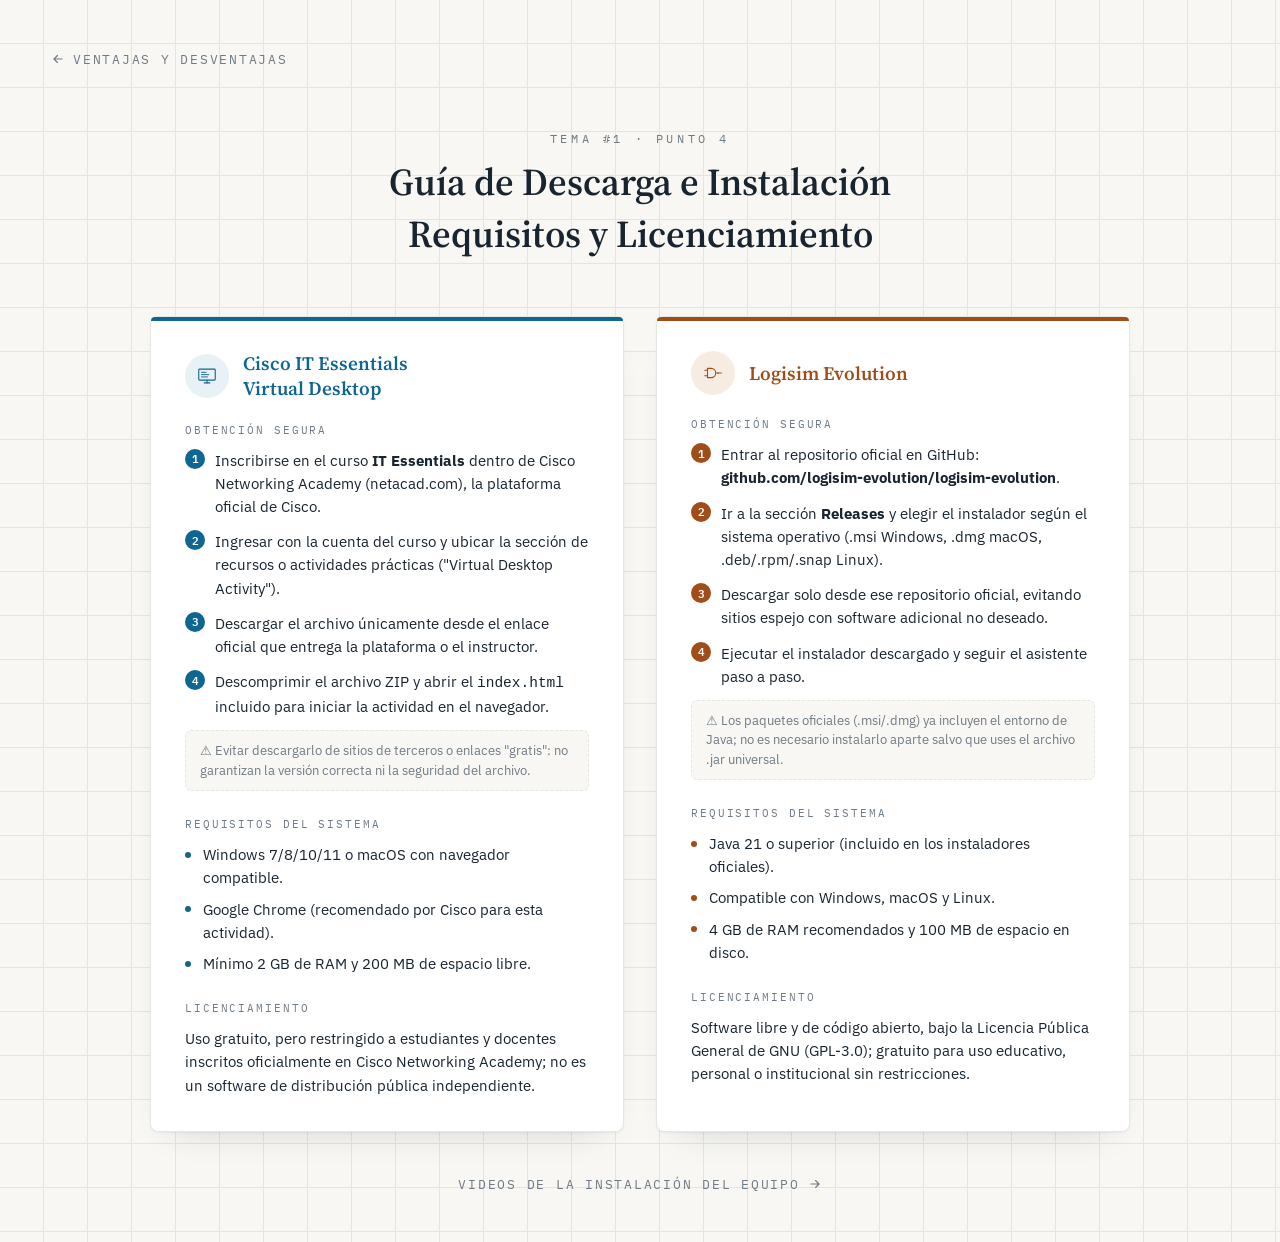
==== guia-instalacion.html @ 5d4785b1 "Create guia-instalacion.html" ====
<!DOCTYPE html>
<html lang="es">
<head>
<meta charset="UTF-8">
<meta name="viewport" content="width=device-width, initial-scale=1.0">
<title>Gu&iacute;a de Descarga e Instalaci&oacute;n — Cisco IT Essentials Virtual Desktop &amp; Logisim Evolution</title>
<link rel="preconnect" href="https://fonts.googleapis.com">
<link rel="preconnect" href="https://fonts.gstatic.com" crossorigin>
<link href="https://fonts.googleapis.com/css2?family=Source+Serif+4:opsz,wght@8..60,500;8..60,600;8..60,700&family=IBM+Plex+Sans:wght@400;500;600&family=IBM+Plex+Mono:wght@500;600&display=swap" rel="stylesheet">
<style>
  :root{
    --paper: #f8f7f3;
    --paper-line: #e2e5e0;
    --ink: #182430;
    --muted: #6e7a86;
    --cisco: #0f6690;
    --cisco-soft: #e7f1f6;
    --logisim: #a04d1a;
    --logisim-soft: #f7ece2;
    --panel-border: #e5e7e1;
    --shadow: 28, 42, 53;
  }

  *{ box-sizing: border-box; margin:0; padding:0; }
  html,body{ height:100%; }

  body{
    background: var(--paper);
    color: var(--ink);
    font-family: 'IBM Plex Sans', sans-serif;
    min-height: 100vh;
    background-image:
      linear-gradient(var(--paper-line) 1px, transparent 1px),
      linear-gradient(90deg, var(--paper-line) 1px, transparent 1px);
    background-size: 44px 44px;
    background-position: -1px -1px;
  }

  .page{
    min-height: 100vh;
    display: flex;
    flex-direction: column;
    align-items: center;
    padding: clamp(22px, 4vw, 56px);
  }

  .back-link, .next-link{
    display: inline-flex;
    align-items: center;
    gap: 8px;
    font-family: 'IBM Plex Mono', monospace;
    font-size: 12.5px;
    letter-spacing: 0.14em;
    text-transform: uppercase;
    text-decoration: none;
    color: var(--muted);
    transition: color 0.2s ease, gap 0.2s ease;
  }
  .back-link{ align-self: flex-start; margin-bottom: clamp(30px, 6vw, 64px); }
  .next-link{ margin-top: 44px; }
  .back-link:hover, .back-link:focus-visible,
  .next-link:hover, .next-link:focus-visible{ color: var(--ink); gap: 12px; }
  .back-link svg, .next-link svg{ width: 14px; height: 14px; }

  .section-head{
    width: min(980px, 100%);
    text-align: center;
    margin-bottom: clamp(30px, 5vw, 56px);
  }

  .section-eyebrow{
    font-family: 'IBM Plex Mono', monospace;
    font-size: 12px;
    letter-spacing: 0.3em;
    text-transform: uppercase;
    color: var(--muted);
  }

  h1.section-title{
    font-family: 'Source Serif 4', serif;
    font-weight: 600;
    font-size: clamp(24px, 4vw, 38px);
    margin-top: 10px;
    color: var(--ink);
  }

  .app-grid{
    width: min(980px, 100%);
    display: grid;
    grid-template-columns: 1fr 1fr;
    gap: clamp(20px, 3vw, 32px);
  }

  .app-card{
    position: relative;
    background: #ffffff;
    border: 1px solid var(--panel-border);
    border-radius: 8px;
    padding: clamp(26px, 4vw, 34px);
    box-shadow: 0 1px 2px rgba(var(--shadow),0.05), 0 18px 34px -24px rgba(var(--shadow),0.22);
  }

  .app-card::before{
    content:"";
    position:absolute; top:0; left:0; right:0; height:4px;
    border-radius: 8px 8px 0 0;
  }
  .app-card.cisco::before{ background: var(--cisco); }
  .app-card.logisim::before{ background: var(--logisim); }

  .app-card-head{
    display: flex;
    align-items: center;
    gap: 14px;
    margin-bottom: 22px;
  }

  .app-card-head .icon-wrap{
    width: 44px; height: 44px; flex-shrink: 0;
    border-radius: 50%;
    display: flex; align-items: center; justify-content: center;
  }
  .app-card-head .icon-wrap.cisco{ background: var(--cisco-soft); }
  .app-card-head .icon-wrap.logisim{ background: var(--logisim-soft); }
  .app-card-head .icon-wrap svg{ width: 22px; height: 22px; }

  .app-card-head h2{
    font-family: 'Source Serif 4', serif;
    font-weight: 600;
    font-size: clamp(16px, 2vw, 19px);
    line-height: 1.3;
    text-align: left;
  }
  .app-card.cisco h2{ color: var(--cisco); }
  .app-card.logisim h2{ color: var(--logisim); }

  .field-label{
    font-family: 'IBM Plex Mono', monospace;
    font-size: 10.5px;
    letter-spacing: 0.18em;
    text-transform: uppercase;
    color: var(--muted);
    margin-bottom: 12px;
  }
  .field-label:not(:first-of-type){ margin-top: 26px; }

  ol.step-list{
    list-style: none;
    counter-reset: step;
    display: flex;
    flex-direction: column;
    gap: 12px;
  }

  ol.step-list li{
    counter-increment: step;
    position: relative;
    padding-left: 30px;
    text-align: left;
    font-size: clamp(13px, 1.45vw, 14.5px);
    line-height: 1.6;
    color: var(--ink);
  }

  ol.step-list li::before{
    content: counter(step);
    position: absolute;
    left: 0; top: 0;
    width: 20px; height: 20px;
    border-radius: 50%;
    font-family: 'IBM Plex Mono', monospace;
    font-size: 10.5px;
    font-weight: 600;
    display: flex; align-items: center; justify-content: center;
    color: #fff;
  }

  .app-card.cisco ol.step-list li::before{ background: var(--cisco); }
  .app-card.logisim ol.step-list li::before{ background: var(--logisim); }

  .warn-note{
    margin-top: 12px;
    padding: 10px 14px;
    border-radius: 6px;
    background: var(--paper);
    border: 1px dashed var(--panel-border);
    font-size: 12.5px;
    line-height: 1.55;
    color: var(--muted);
    text-align: left;
  }

  ul.plain-list{
    list-style: none;
    display: flex;
    flex-direction: column;
    gap: 8px;
  }

  ul.plain-list li{
    position: relative;
    padding-left: 18px;
    text-align: left;
    font-size: clamp(13px, 1.45vw, 14.5px);
    line-height: 1.6;
    color: var(--ink);
  }

  ul.plain-list li::before{
    content: "";
    position: absolute;
    left: 0; top: 0.6em;
    width: 6px; height: 6px;
    border-radius: 50%;
  }
  .app-card.cisco ul.plain-list li::before{ background: var(--cisco); }
  .app-card.logisim ul.plain-list li::before{ background: var(--logisim); }

  p.license-text{
    text-align: left;
    font-size: clamp(13px, 1.45vw, 14.5px);
    line-height: 1.6;
    color: var(--ink);
  }

  @media (max-width: 760px){
    .app-grid{ grid-template-columns: 1fr; }
  }
</style>
</head>
<body>

<div class="page">

  <a class="back-link" href="ventajas.html">
    <svg viewBox="0 0 24 24" fill="none" xmlns="http://www.w3.org/2000/svg"><path d="M19 12H5M11 18l-6-6 6-6" stroke="currentColor" stroke-width="2" stroke-linecap="round" stroke-linejoin="round"/></svg>
    Ventajas y Desventajas
  </a>

  <div class="section-head">
    <p class="section-eyebrow">Tema #1 &middot; Punto 4</p>
    <h1 class="section-title">Gu&iacute;a de Descarga e Instalaci&oacute;n<br>Requisitos y Licenciamiento</h1>
  </div>

  <div class="app-grid">

    <article class="app-card cisco">
      <div class="app-card-head">
        <span class="icon-wrap cisco">
          <svg viewBox="0 0 48 48" fill="none" xmlns="http://www.w3.org/2000/svg">
            <rect x="6" y="9" width="36" height="24" rx="2" stroke="#0f6690" stroke-width="2.4"/>
            <path d="M18 39h12" stroke="#0f6690" stroke-width="2.4" stroke-linecap="round"/>
            <path d="M24 33v6" stroke="#0f6690" stroke-width="2.4" stroke-linecap="round"/>
            <path d="M12 16h10M12 21h16M12 26h13" stroke="#0f6690" stroke-width="2" stroke-linecap="round"/>
          </svg>
        </span>
        <h2>Cisco IT Essentials<br>Virtual Desktop</h2>
      </div>

      <p class="field-label">Obtenci&oacute;n segura</p>
      <ol class="step-list">
        <li>Inscribirse en el curso <strong>IT Essentials</strong> dentro de Cisco Networking Academy (netacad.com), la plataforma oficial de Cisco.</li>
        <li>Ingresar con la cuenta del curso y ubicar la secci&oacute;n de recursos o actividades pr&aacute;cticas ("Virtual Desktop Activity").</li>
        <li>Descargar el archivo &uacute;nicamente desde el enlace oficial que entrega la plataforma o el instructor.</li>
        <li>Descomprimir el archivo ZIP y abrir el <code>index.html</code> incluido para iniciar la actividad en el navegador.</li>
      </ol>
      <p class="warn-note">&#9888; Evitar descargarlo de sitios de terceros o enlaces "gratis": no garantizan la versi&oacute;n correcta ni la seguridad del archivo.</p>

      <p class="field-label">Requisitos del sistema</p>
      <ul class="plain-list">
        <li>Windows 7/8/10/11 o macOS con navegador compatible.</li>
        <li>Google Chrome (recomendado por Cisco para esta actividad).</li>
        <li>M&iacute;nimo 2 GB de RAM y 200 MB de espacio libre.</li>
      </ul>

      <p class="field-label">Licenciamiento</p>
      <p class="license-text">Uso gratuito, pero restringido a estudiantes y docentes inscritos oficialmente en Cisco Networking Academy; no es un software de distribuci&oacute;n p&uacute;blica independiente.</p>
    </article>

    <article class="app-card logisim">
      <div class="app-card-head">
        <span class="icon-wrap logisim">
          <svg viewBox="0 0 48 48" fill="none" xmlns="http://www.w3.org/2000/svg">
            <path d="M12 14v20" stroke="#a04d1a" stroke-width="2.4" stroke-linecap="round"/>
            <path d="M12 14h8a10 10 0 0 1 0 20h-8" stroke="#a04d1a" stroke-width="2.4" stroke-linejoin="round"/>
            <path d="M6 18h6M6 30h6" stroke="#a04d1a" stroke-width="2.4" stroke-linecap="round"/>
            <path d="M32 24h10" stroke="#a04d1a" stroke-width="2.4" stroke-linecap="round"/>
            <circle cx="35" cy="24" r="1.6" fill="#a04d1a"/>
          </svg>
        </span>
        <h2>Logisim Evolution</h2>
      </div>

      <p class="field-label">Obtenci&oacute;n segura</p>
      <ol class="step-list">
        <li>Entrar al repositorio oficial en GitHub: <strong>github.com/logisim-evolution/logisim-evolution</strong>.</li>
        <li>Ir a la secci&oacute;n <strong>Releases</strong> y elegir el instalador seg&uacute;n el sistema operativo (.msi Windows, .dmg macOS, .deb/.rpm/.snap Linux).</li>
        <li>Descargar solo desde ese repositorio oficial, evitando sitios espejo con software adicional no deseado.</li>
        <li>Ejecutar el instalador descargado y seguir el asistente paso a paso.</li>
      </ol>
      <p class="warn-note">&#9888; Los paquetes oficiales (.msi/.dmg) ya incluyen el entorno de Java; no es necesario instalarlo aparte salvo que uses el archivo .jar universal.</p>

      <p class="field-label">Requisitos del sistema</p>
      <ul class="plain-list">
        <li>Java 21 o superior (incluido en los instaladores oficiales).</li>
        <li>Compatible con Windows, macOS y Linux.</li>
        <li>4 GB de RAM recomendados y 100 MB de espacio en disco.</li>
      </ul>

      <p class="field-label">Licenciamiento</p>
      <p class="license-text">Software libre y de c&oacute;digo abierto, bajo la Licencia P&uacute;blica General de GNU (GPL&#8209;3.0); gratuito para uso educativo, personal o institucional sin restricciones.</p>
    </article>

  </div>

  <a class="next-link" href="videos.html">
    Videos de la Instalaci&oacute;n del Equipo
    <svg viewBox="0 0 24 24" fill="none" xmlns="http://www.w3.org/2000/svg"><path d="M5 12h14M13 6l6 6-6 6" stroke="currentColor" stroke-width="2" stroke-linecap="round" stroke-linejoin="round"/></svg>
  </a>

</div>

</body>
</html>
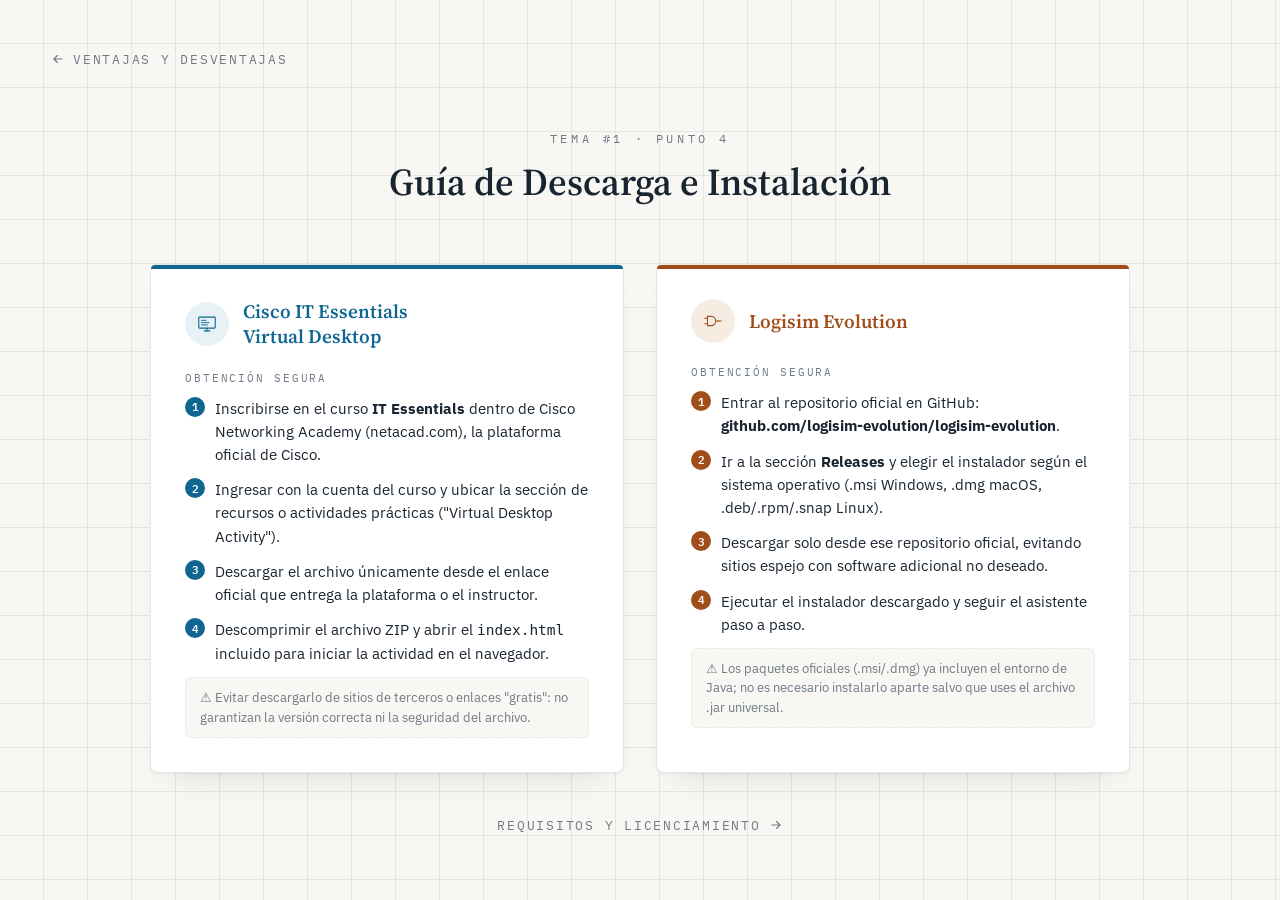
==== commit fd4ea7ad: "Update installation guide by removing requirements section Removed system requirements and licensing" ====
--- a/guia-instalacion.html
+++ b/guia-instalacion.html
@@ -239,7 +239,7 @@
 
   <div class="section-head">
     <p class="section-eyebrow">Tema #1 &middot; Punto 4</p>
-    <h1 class="section-title">Gu&iacute;a de Descarga e Instalaci&oacute;n<br>Requisitos y Licenciamiento</h1>
+    <h1 class="section-title">Gu&iacute;a de Descarga e Instalaci&oacute;n</h1>
   </div>
 
   <div class="app-grid">
@@ -265,16 +265,6 @@
         <li>Descomprimir el archivo ZIP y abrir el <code>index.html</code> incluido para iniciar la actividad en el navegador.</li>
       </ol>
       <p class="warn-note">&#9888; Evitar descargarlo de sitios de terceros o enlaces "gratis": no garantizan la versi&oacute;n correcta ni la seguridad del archivo.</p>
-
-      <p class="field-label">Requisitos del sistema</p>
-      <ul class="plain-list">
-        <li>Windows 7/8/10/11 o macOS con navegador compatible.</li>
-        <li>Google Chrome (recomendado por Cisco para esta actividad).</li>
-        <li>M&iacute;nimo 2 GB de RAM y 200 MB de espacio libre.</li>
-      </ul>
-
-      <p class="field-label">Licenciamiento</p>
-      <p class="license-text">Uso gratuito, pero restringido a estudiantes y docentes inscritos oficialmente en Cisco Networking Academy; no es un software de distribuci&oacute;n p&uacute;blica independiente.</p>
     </article>
 
     <article class="app-card logisim">
@@ -299,22 +289,12 @@
         <li>Ejecutar el instalador descargado y seguir el asistente paso a paso.</li>
       </ol>
       <p class="warn-note">&#9888; Los paquetes oficiales (.msi/.dmg) ya incluyen el entorno de Java; no es necesario instalarlo aparte salvo que uses el archivo .jar universal.</p>
-
-      <p class="field-label">Requisitos del sistema</p>
-      <ul class="plain-list">
-        <li>Java 21 o superior (incluido en los instaladores oficiales).</li>
-        <li>Compatible con Windows, macOS y Linux.</li>
-        <li>4 GB de RAM recomendados y 100 MB de espacio en disco.</li>
-      </ul>
-
-      <p class="field-label">Licenciamiento</p>
-      <p class="license-text">Software libre y de c&oacute;digo abierto, bajo la Licencia P&uacute;blica General de GNU (GPL&#8209;3.0); gratuito para uso educativo, personal o institucional sin restricciones.</p>
     </article>
 
   </div>
 
-  <a class="next-link" href="videos.html">
-    Videos de la Instalaci&oacute;n del Equipo
+  <a class="next-link" href="requisitos.html">
+    Requisitos y Licenciamiento
     <svg viewBox="0 0 24 24" fill="none" xmlns="http://www.w3.org/2000/svg"><path d="M5 12h14M13 6l6 6-6 6" stroke="currentColor" stroke-width="2" stroke-linecap="round" stroke-linejoin="round"/></svg>
   </a>
 
@@ -322,4 +302,4 @@
 
 </body>
 </html>
-
+<!-- rev: 1784573773 -->
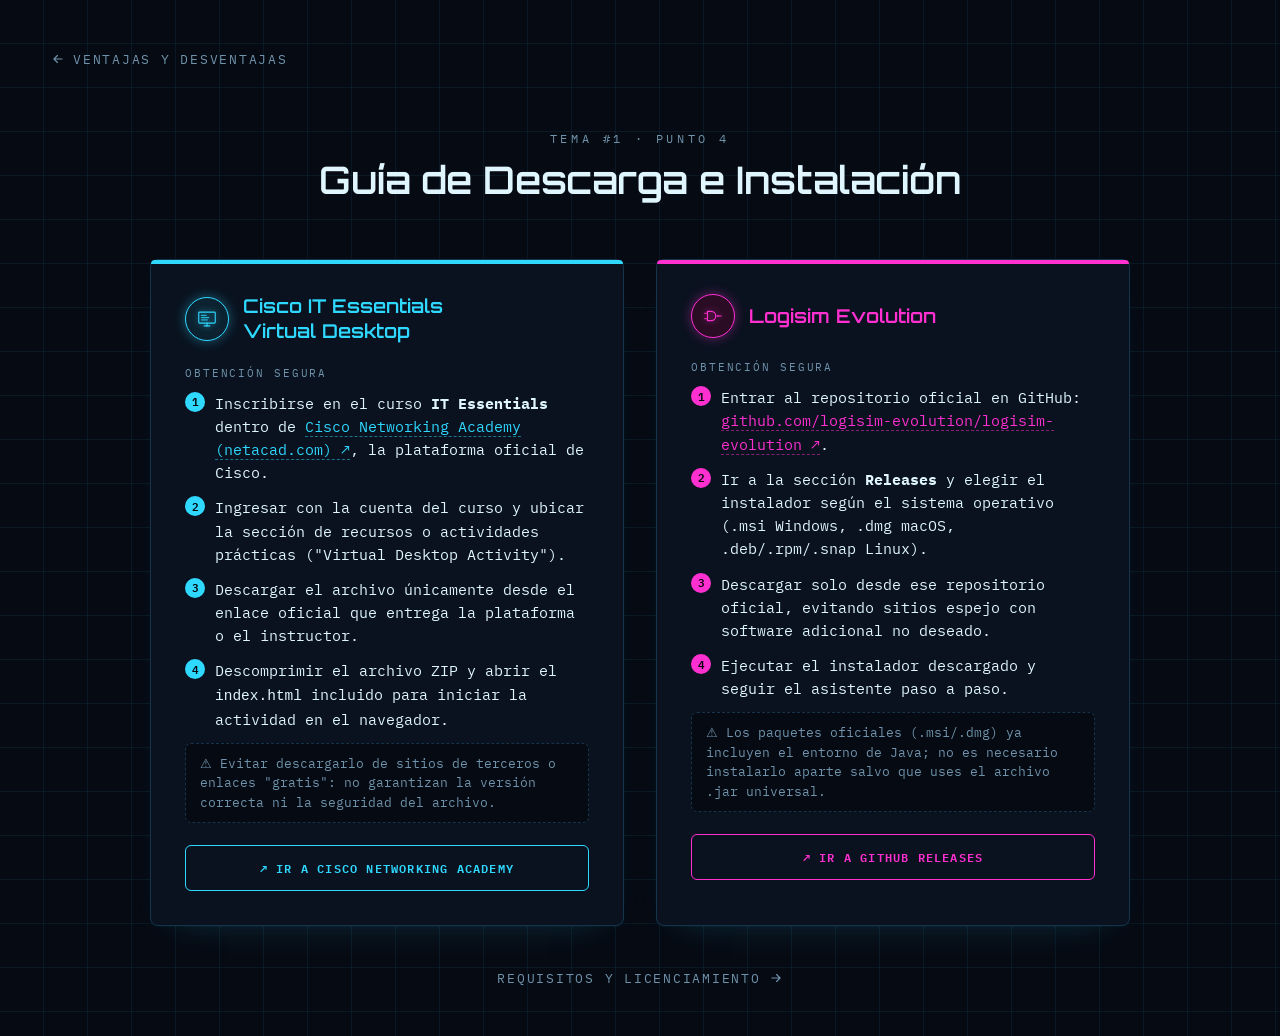
==== commit 8212b357: "Update guia-instalacion.html" ====
--- a/guia-instalacion.html
+++ b/guia-instalacion.html
@@ -6,19 +6,19 @@
 <title>Gu&iacute;a de Descarga e Instalaci&oacute;n — Cisco IT Essentials Virtual Desktop &amp; Logisim Evolution</title>
 <link rel="preconnect" href="https://fonts.googleapis.com">
 <link rel="preconnect" href="https://fonts.gstatic.com" crossorigin>
-<link href="https://fonts.googleapis.com/css2?family=Source+Serif+4:opsz,wght@8..60,500;8..60,600;8..60,700&family=IBM+Plex+Sans:wght@400;500;600&family=IBM+Plex+Mono:wght@500;600&display=swap" rel="stylesheet">
+<link href="https://fonts.googleapis.com/css2?family=Orbitron:wght@500;600;700;800&family=IBM+Plex+Mono:wght@400;500;600&display=swap" rel="stylesheet">
 <style>
   :root{
-    --paper: #f8f7f3;
-    --paper-line: #e2e5e0;
-    --ink: #182430;
-    --muted: #6e7a86;
-    --cisco: #0f6690;
-    --cisco-soft: #e7f1f6;
-    --logisim: #a04d1a;
-    --logisim-soft: #f7ece2;
-    --panel-border: #e5e7e1;
-    --shadow: 28, 42, 53;
+    --paper: #060a13;
+    --paper-line: rgba(47,216,255,0.07);
+    --ink: #dff6ff;
+    --muted: #6f93ab;
+    --cisco: #2fd8ff;
+    --cisco-soft: #0c2230;
+    --logisim: #ff2fd0;
+    --logisim-soft: #2a0d24;
+    --panel-border: #163449;
+    --shadow: 47, 216, 255;
   }
 
   *{ box-sizing: border-box; margin:0; padding:0; }
@@ -27,7 +27,7 @@
   body{
     background: var(--paper);
     color: var(--ink);
-    font-family: 'IBM Plex Sans', sans-serif;
+    font-family: 'IBM Plex Mono', monospace;
     min-height: 100vh;
     background-image:
       linear-gradient(var(--paper-line) 1px, transparent 1px),
@@ -37,6 +37,8 @@
   }
 
   .page{
+    position: relative;
+    z-index: 1;
     min-height: 100vh;
     display: flex;
     flex-direction: column;
@@ -77,11 +79,12 @@
   }
 
   h1.section-title{
-    font-family: 'Source Serif 4', serif;
+    font-family: 'Orbitron', sans-serif;
     font-weight: 600;
     font-size: clamp(24px, 4vw, 38px);
     margin-top: 10px;
     color: var(--ink);
+    animation: title-flicker 3.6s ease-in-out infinite;
   }
 
   .app-grid{
@@ -93,7 +96,7 @@
 
   .app-card{
     position: relative;
-    background: #ffffff;
+    background: #0a121f;
     border: 1px solid var(--panel-border);
     border-radius: 8px;
     padding: clamp(26px, 4vw, 34px);
@@ -120,12 +123,14 @@
     border-radius: 50%;
     display: flex; align-items: center; justify-content: center;
   }
-  .app-card-head .icon-wrap.cisco{ background: var(--cisco-soft); }
-  .app-card-head .icon-wrap.logisim{ background: var(--logisim-soft); }
+  .app-card-head .icon-wrap.cisco{ background: var(--cisco-soft); border: 1px solid var(--cisco); box-shadow: 0 0 12px rgba(47,216,255,0.4); }
+  .app-card-head .icon-wrap.logisim{ background: var(--logisim-soft); border: 1px solid var(--logisim); box-shadow: 0 0 12px rgba(255,47,208,0.4); }
   .app-card-head .icon-wrap svg{ width: 22px; height: 22px; }
+  .app-card-head .icon-wrap.cisco svg{ filter: drop-shadow(0 0 3px rgba(47,216,255,0.6)); }
+  .app-card-head .icon-wrap.logisim svg{ filter: drop-shadow(0 0 3px rgba(255,47,208,0.6)); }
 
   .app-card-head h2{
-    font-family: 'Source Serif 4', serif;
+    font-family: 'Orbitron', sans-serif;
     font-weight: 600;
     font-size: clamp(16px, 2vw, 19px);
     line-height: 1.3;
@@ -172,11 +177,43 @@
     font-size: 10.5px;
     font-weight: 600;
     display: flex; align-items: center; justify-content: center;
-    color: #fff;
+    color: #05070d;
   }
 
   .app-card.cisco ol.step-list li::before{ background: var(--cisco); }
   .app-card.logisim ol.step-list li::before{ background: var(--logisim); }
+
+  .dl-link{
+    color: var(--cisco);
+    text-decoration: none;
+    border-bottom: 1px dashed rgba(47,216,255,0.5);
+    transition: text-shadow 0.2s ease;
+  }
+  .app-card.logisim .dl-link{ color: var(--logisim); border-bottom-color: rgba(255,47,208,0.5); }
+  .dl-link:hover{ text-shadow: 0 0 8px currentColor; }
+
+  .dl-btn{
+    display: flex;
+    align-items: center;
+    justify-content: center;
+    gap: 8px;
+    margin-top: 22px;
+    padding: 12px;
+    border-radius: 6px;
+    text-decoration: none;
+    font-family: 'IBM Plex Mono', monospace;
+    font-size: 12px;
+    letter-spacing: 0.1em;
+    text-transform: uppercase;
+    font-weight: 600;
+    border: 1px solid var(--cisco);
+    color: var(--cisco);
+    box-shadow: 0 0 0 rgba(47,216,255,0);
+    transition: all 0.2s ease;
+  }
+  .dl-btn:hover{ background: var(--cisco); color: #05070d; box-shadow: 0 0 18px rgba(47,216,255,0.5); }
+  .app-card.logisim .dl-btn{ border-color: var(--logisim); color: var(--logisim); }
+  .app-card.logisim .dl-btn:hover{ background: var(--logisim); color: #05070d; box-shadow: 0 0 18px rgba(255,47,208,0.5); }
 
   .warn-note{
     margin-top: 12px;
@@ -227,8 +264,12 @@
     .app-grid{ grid-template-columns: 1fr; }
   }
 </style>
+<link rel="stylesheet" href="assets/cyberpunk-fx.css">
 </head>
 <body>
+
+<div class="bg-fx"><div class="glow-a"></div><div class="glow-b"></div><div class="scan"></div></div>
+
 
 <div class="page">
 
@@ -248,10 +289,10 @@
       <div class="app-card-head">
         <span class="icon-wrap cisco">
           <svg viewBox="0 0 48 48" fill="none" xmlns="http://www.w3.org/2000/svg">
-            <rect x="6" y="9" width="36" height="24" rx="2" stroke="#0f6690" stroke-width="2.4"/>
-            <path d="M18 39h12" stroke="#0f6690" stroke-width="2.4" stroke-linecap="round"/>
-            <path d="M24 33v6" stroke="#0f6690" stroke-width="2.4" stroke-linecap="round"/>
-            <path d="M12 16h10M12 21h16M12 26h13" stroke="#0f6690" stroke-width="2" stroke-linecap="round"/>
+            <rect x="6" y="9" width="36" height="24" rx="2" stroke="#2fd8ff" stroke-width="2.4"/>
+            <path d="M18 39h12" stroke="#2fd8ff" stroke-width="2.4" stroke-linecap="round"/>
+            <path d="M24 33v6" stroke="#2fd8ff" stroke-width="2.4" stroke-linecap="round"/>
+            <path d="M12 16h10M12 21h16M12 26h13" stroke="#2fd8ff" stroke-width="2" stroke-linecap="round"/>
           </svg>
         </span>
         <h2>Cisco IT Essentials<br>Virtual Desktop</h2>
@@ -259,23 +300,24 @@
 
       <p class="field-label">Obtenci&oacute;n segura</p>
       <ol class="step-list">
-        <li>Inscribirse en el curso <strong>IT Essentials</strong> dentro de Cisco Networking Academy (netacad.com), la plataforma oficial de Cisco.</li>
+        <li>Inscribirse en el curso <strong>IT Essentials</strong> dentro de <a href="https://www.netacad.com/" target="_blank" rel="noopener" class="dl-link">Cisco Networking Academy (netacad.com) ↗</a>, la plataforma oficial de Cisco.</li>
         <li>Ingresar con la cuenta del curso y ubicar la secci&oacute;n de recursos o actividades pr&aacute;cticas ("Virtual Desktop Activity").</li>
         <li>Descargar el archivo &uacute;nicamente desde el enlace oficial que entrega la plataforma o el instructor.</li>
         <li>Descomprimir el archivo ZIP y abrir el <code>index.html</code> incluido para iniciar la actividad en el navegador.</li>
       </ol>
       <p class="warn-note">&#9888; Evitar descargarlo de sitios de terceros o enlaces "gratis": no garantizan la versi&oacute;n correcta ni la seguridad del archivo.</p>
+      <a href="https://www.netacad.com/" target="_blank" rel="noopener" class="dl-btn">↗ Ir a Cisco Networking Academy</a>
     </article>
 
     <article class="app-card logisim">
       <div class="app-card-head">
         <span class="icon-wrap logisim">
           <svg viewBox="0 0 48 48" fill="none" xmlns="http://www.w3.org/2000/svg">
-            <path d="M12 14v20" stroke="#a04d1a" stroke-width="2.4" stroke-linecap="round"/>
-            <path d="M12 14h8a10 10 0 0 1 0 20h-8" stroke="#a04d1a" stroke-width="2.4" stroke-linejoin="round"/>
-            <path d="M6 18h6M6 30h6" stroke="#a04d1a" stroke-width="2.4" stroke-linecap="round"/>
-            <path d="M32 24h10" stroke="#a04d1a" stroke-width="2.4" stroke-linecap="round"/>
-            <circle cx="35" cy="24" r="1.6" fill="#a04d1a"/>
+            <path d="M12 14v20" stroke="#ff2fd0" stroke-width="2.4" stroke-linecap="round"/>
+            <path d="M12 14h8a10 10 0 0 1 0 20h-8" stroke="#ff2fd0" stroke-width="2.4" stroke-linejoin="round"/>
+            <path d="M6 18h6M6 30h6" stroke="#ff2fd0" stroke-width="2.4" stroke-linecap="round"/>
+            <path d="M32 24h10" stroke="#ff2fd0" stroke-width="2.4" stroke-linecap="round"/>
+            <circle cx="35" cy="24" r="1.6" fill="#ff2fd0"/>
           </svg>
         </span>
         <h2>Logisim Evolution</h2>
@@ -283,12 +325,13 @@
 
       <p class="field-label">Obtenci&oacute;n segura</p>
       <ol class="step-list">
-        <li>Entrar al repositorio oficial en GitHub: <strong>github.com/logisim-evolution/logisim-evolution</strong>.</li>
+        <li>Entrar al repositorio oficial en GitHub: <a href="https://github.com/logisim-evolution/logisim-evolution/releases" target="_blank" rel="noopener" class="dl-link">github.com/logisim-evolution/logisim-evolution ↗</a>.</li>
         <li>Ir a la secci&oacute;n <strong>Releases</strong> y elegir el instalador seg&uacute;n el sistema operativo (.msi Windows, .dmg macOS, .deb/.rpm/.snap Linux).</li>
         <li>Descargar solo desde ese repositorio oficial, evitando sitios espejo con software adicional no deseado.</li>
         <li>Ejecutar el instalador descargado y seguir el asistente paso a paso.</li>
       </ol>
       <p class="warn-note">&#9888; Los paquetes oficiales (.msi/.dmg) ya incluyen el entorno de Java; no es necesario instalarlo aparte salvo que uses el archivo .jar universal.</p>
+      <a href="https://github.com/logisim-evolution/logisim-evolution/releases" target="_blank" rel="noopener" class="dl-btn">↗ Ir a GitHub Releases</a>
     </article>
 
   </div>
@@ -300,6 +343,8 @@
 
 </div>
 
+<script src="assets/particles.js"></script>
 </body>
 </html>
 <!-- rev: 1784573773 -->
+
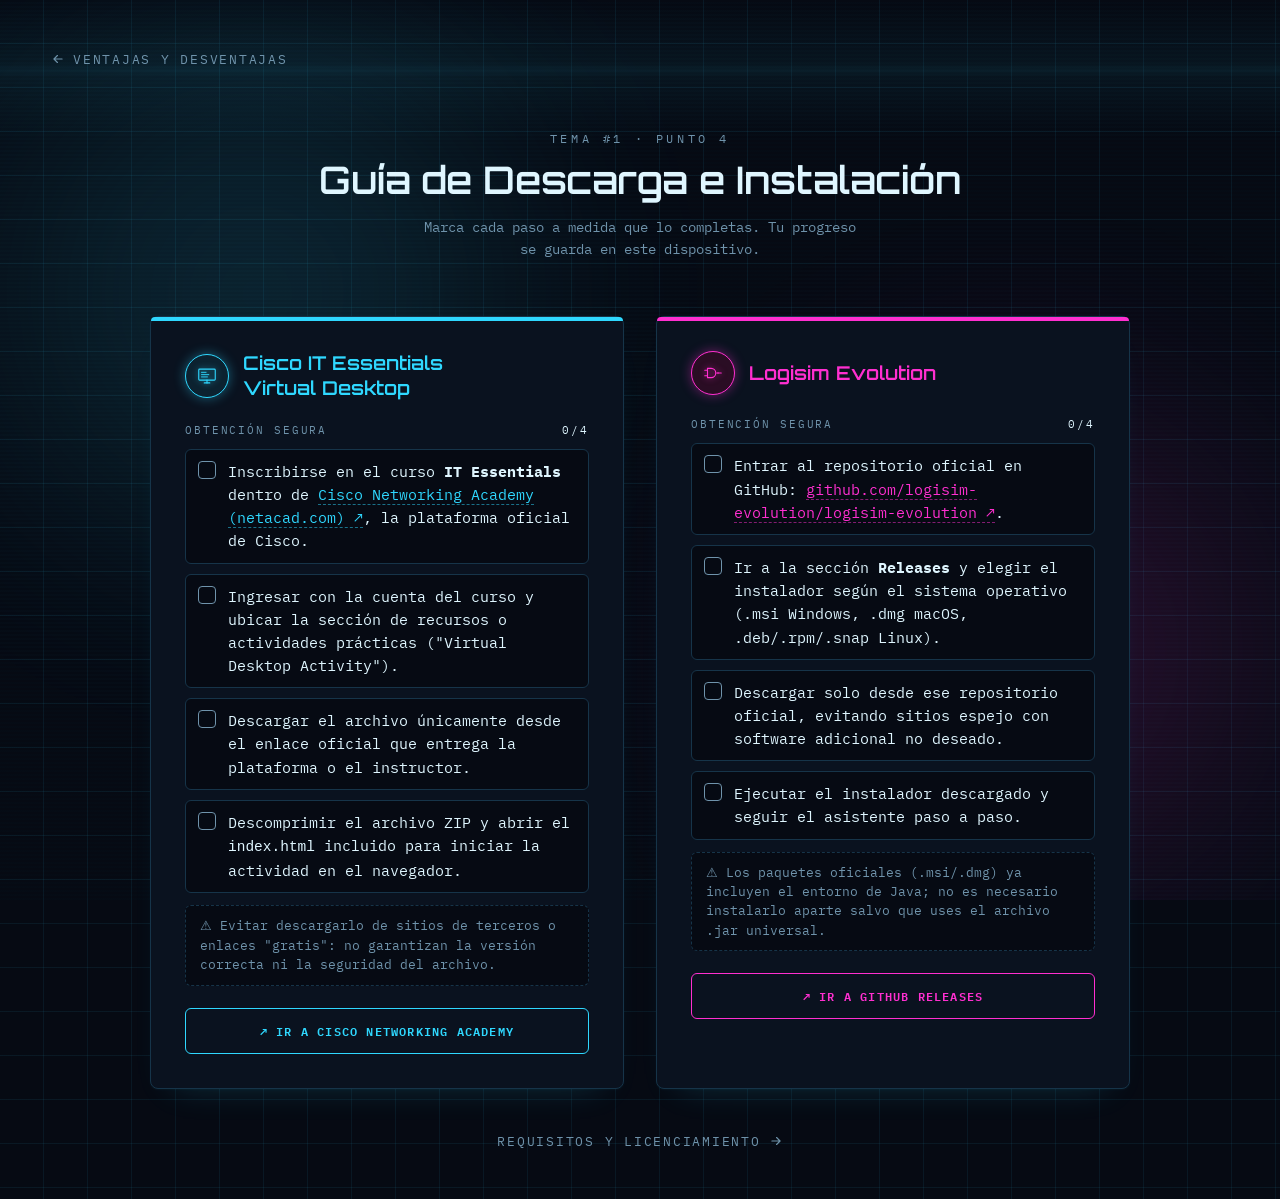
==== commit c8a780e3: "Update guia-instalacion.html" ====
--- a/guia-instalacion.html
+++ b/guia-instalacion.html
@@ -19,6 +19,7 @@
     --logisim-soft: #2a0d24;
     --panel-border: #163449;
     --shadow: 47, 216, 255;
+    --good: #33ffb0;
   }
 
   *{ box-sizing: border-box; margin:0; padding:0; }
@@ -87,6 +88,14 @@
     animation: title-flicker 3.6s ease-in-out infinite;
   }
 
+  p.section-desc{
+    max-width: 56ch;
+    margin: 14px auto 0;
+    font-size: 13.5px;
+    line-height: 1.6;
+    color: var(--muted);
+  }
+
   .app-grid{
     width: min(980px, 100%);
     display: grid;
@@ -140,6 +149,9 @@
   .app-card.logisim h2{ color: var(--logisim); }
 
   .field-label{
+    display: flex;
+    align-items: center;
+    justify-content: space-between;
     font-family: 'IBM Plex Mono', monospace;
     font-size: 10.5px;
     letter-spacing: 0.18em;
@@ -148,40 +160,44 @@
     margin-bottom: 12px;
   }
   .field-label:not(:first-of-type){ margin-top: 26px; }
-
-  ol.step-list{
+  .field-label .count{ color: var(--ink); }
+
+  /* checklist replaces plain ordered list */
+  .check-list{
     list-style: none;
-    counter-reset: step;
     display: flex;
     flex-direction: column;
+    gap: 10px;
+  }
+  .check-item{
+    display: flex;
+    align-items: flex-start;
     gap: 12px;
-  }
-
-  ol.step-list li{
-    counter-increment: step;
-    position: relative;
-    padding-left: 30px;
-    text-align: left;
-    font-size: clamp(13px, 1.45vw, 14.5px);
-    line-height: 1.6;
-    color: var(--ink);
-  }
-
-  ol.step-list li::before{
-    content: counter(step);
-    position: absolute;
-    left: 0; top: 0;
-    width: 20px; height: 20px;
-    border-radius: 50%;
-    font-family: 'IBM Plex Mono', monospace;
-    font-size: 10.5px;
-    font-weight: 600;
-    display: flex; align-items: center; justify-content: center;
-    color: #05070d;
-  }
-
-  .app-card.cisco ol.step-list li::before{ background: var(--cisco); }
-  .app-card.logisim ol.step-list li::before{ background: var(--logisim); }
+    padding: 10px 12px;
+    border-radius: 6px;
+    border: 1px solid var(--panel-border);
+    background: var(--paper);
+    cursor: pointer;
+    transition: border-color 0.15s ease, background 0.15s ease;
+  }
+  .check-item:hover{ border-color: var(--muted); }
+  .check-item.checked{ border-color: var(--good); background: rgba(51,255,176,0.06); }
+  .check-item input{ display:none; }
+  .check-box{
+    flex-shrink: 0;
+    width: 18px; height: 18px;
+    border-radius: 4px;
+    border: 1.5px solid var(--muted);
+    margin-top: 1px;
+    display:flex; align-items:center; justify-content:center;
+    font-size: 12px;
+    color: transparent;
+    transition: all 0.15s ease;
+  }
+  .check-item.checked .check-box{ background: var(--good); border-color: var(--good); color: #05070d; }
+  .check-text{ text-align: left; font-size: clamp(13px, 1.45vw, 14.5px); line-height: 1.6; color: var(--ink); }
+  .check-item.checked .check-text{ color: var(--muted); text-decoration: line-through; text-decoration-color: rgba(111,147,171,0.5); }
+  .check-text .dl-link{ text-decoration-color: rgba(47,216,255,0.5); }
 
   .dl-link{
     color: var(--cisco);
@@ -227,44 +243,12 @@
     text-align: left;
   }
 
-  ul.plain-list{
-    list-style: none;
-    display: flex;
-    flex-direction: column;
-    gap: 8px;
-  }
-
-  ul.plain-list li{
-    position: relative;
-    padding-left: 18px;
-    text-align: left;
-    font-size: clamp(13px, 1.45vw, 14.5px);
-    line-height: 1.6;
-    color: var(--ink);
-  }
-
-  ul.plain-list li::before{
-    content: "";
-    position: absolute;
-    left: 0; top: 0.6em;
-    width: 6px; height: 6px;
-    border-radius: 50%;
-  }
-  .app-card.cisco ul.plain-list li::before{ background: var(--cisco); }
-  .app-card.logisim ul.plain-list li::before{ background: var(--logisim); }
-
-  p.license-text{
-    text-align: left;
-    font-size: clamp(13px, 1.45vw, 14.5px);
-    line-height: 1.6;
-    color: var(--ink);
-  }
-
   @media (max-width: 760px){
     .app-grid{ grid-template-columns: 1fr; }
   }
 </style>
 <link rel="stylesheet" href="assets/cyberpunk-fx.css">
+<link rel="stylesheet" href="assets/site-nav.css">
 </head>
 <body>
 
@@ -281,6 +265,7 @@
   <div class="section-head">
     <p class="section-eyebrow">Tema #1 &middot; Punto 4</p>
     <h1 class="section-title">Gu&iacute;a de Descarga e Instalaci&oacute;n</h1>
+    <p class="section-desc">Marca cada paso a medida que lo completas. Tu progreso se guarda en este dispositivo.</p>
   </div>
 
   <div class="app-grid">
@@ -298,13 +283,13 @@
         <h2>Cisco IT Essentials<br>Virtual Desktop</h2>
       </div>
 
-      <p class="field-label">Obtenci&oacute;n segura</p>
-      <ol class="step-list">
-        <li>Inscribirse en el curso <strong>IT Essentials</strong> dentro de <a href="https://www.netacad.com/" target="_blank" rel="noopener" class="dl-link">Cisco Networking Academy (netacad.com) ↗</a>, la plataforma oficial de Cisco.</li>
-        <li>Ingresar con la cuenta del curso y ubicar la secci&oacute;n de recursos o actividades pr&aacute;cticas ("Virtual Desktop Activity").</li>
-        <li>Descargar el archivo &uacute;nicamente desde el enlace oficial que entrega la plataforma o el instructor.</li>
-        <li>Descomprimir el archivo ZIP y abrir el <code>index.html</code> incluido para iniciar la actividad en el navegador.</li>
-      </ol>
+      <p class="field-label">Obtenci&oacute;n segura <span class="count" data-count="cisco">0/4</span></p>
+      <ul class="check-list" data-checklist="cisco">
+        <li class="check-item" data-id="c1"><span class="check-box">&#10003;</span><span class="check-text">Inscribirse en el curso <strong>IT Essentials</strong> dentro de <a href="https://www.netacad.com/" target="_blank" rel="noopener" class="dl-link" onclick="event.stopPropagation()">Cisco Networking Academy (netacad.com) ↗</a>, la plataforma oficial de Cisco.</span></li>
+        <li class="check-item" data-id="c2"><span class="check-box">&#10003;</span><span class="check-text">Ingresar con la cuenta del curso y ubicar la secci&oacute;n de recursos o actividades pr&aacute;cticas ("Virtual Desktop Activity").</span></li>
+        <li class="check-item" data-id="c3"><span class="check-box">&#10003;</span><span class="check-text">Descargar el archivo &uacute;nicamente desde el enlace oficial que entrega la plataforma o el instructor.</span></li>
+        <li class="check-item" data-id="c4"><span class="check-box">&#10003;</span><span class="check-text">Descomprimir el archivo ZIP y abrir el <code>index.html</code> incluido para iniciar la actividad en el navegador.</span></li>
+      </ul>
       <p class="warn-note">&#9888; Evitar descargarlo de sitios de terceros o enlaces "gratis": no garantizan la versi&oacute;n correcta ni la seguridad del archivo.</p>
       <a href="https://www.netacad.com/" target="_blank" rel="noopener" class="dl-btn">↗ Ir a Cisco Networking Academy</a>
     </article>
@@ -323,13 +308,13 @@
         <h2>Logisim Evolution</h2>
       </div>
 
-      <p class="field-label">Obtenci&oacute;n segura</p>
-      <ol class="step-list">
-        <li>Entrar al repositorio oficial en GitHub: <a href="https://github.com/logisim-evolution/logisim-evolution/releases" target="_blank" rel="noopener" class="dl-link">github.com/logisim-evolution/logisim-evolution ↗</a>.</li>
-        <li>Ir a la secci&oacute;n <strong>Releases</strong> y elegir el instalador seg&uacute;n el sistema operativo (.msi Windows, .dmg macOS, .deb/.rpm/.snap Linux).</li>
-        <li>Descargar solo desde ese repositorio oficial, evitando sitios espejo con software adicional no deseado.</li>
-        <li>Ejecutar el instalador descargado y seguir el asistente paso a paso.</li>
-      </ol>
+      <p class="field-label">Obtenci&oacute;n segura <span class="count" data-count="logisim">0/4</span></p>
+      <ul class="check-list" data-checklist="logisim">
+        <li class="check-item" data-id="l1"><span class="check-box">&#10003;</span><span class="check-text">Entrar al repositorio oficial en GitHub: <a href="https://github.com/logisim-evolution/logisim-evolution/releases" target="_blank" rel="noopener" class="dl-link" onclick="event.stopPropagation()">github.com/logisim-evolution/logisim-evolution ↗</a>.</span></li>
+        <li class="check-item" data-id="l2"><span class="check-box">&#10003;</span><span class="check-text">Ir a la secci&oacute;n <strong>Releases</strong> y elegir el instalador seg&uacute;n el sistema operativo (.msi Windows, .dmg macOS, .deb/.rpm/.snap Linux).</span></li>
+        <li class="check-item" data-id="l3"><span class="check-box">&#10003;</span><span class="check-text">Descargar solo desde ese repositorio oficial, evitando sitios espejo con software adicional no deseado.</span></li>
+        <li class="check-item" data-id="l4"><span class="check-box">&#10003;</span><span class="check-text">Ejecutar el instalador descargado y seguir el asistente paso a paso.</span></li>
+      </ul>
       <p class="warn-note">&#9888; Los paquetes oficiales (.msi/.dmg) ya incluyen el entorno de Java; no es necesario instalarlo aparte salvo que uses el archivo .jar universal.</p>
       <a href="https://github.com/logisim-evolution/logisim-evolution/releases" target="_blank" rel="noopener" class="dl-btn">↗ Ir a GitHub Releases</a>
     </article>
@@ -344,7 +329,35 @@
 </div>
 
 <script src="assets/particles.js"></script>
+<script src="assets/site-nav.js"></script>
+<script>
+  (function(){
+    const STORAGE_KEY = 'install-checklist-tema1';
+    let state = {};
+    try{ state = JSON.parse(localStorage.getItem(STORAGE_KEY) || '{}'); }catch(e){ state = {}; }
+
+    function updateCounts(){
+      document.querySelectorAll('.check-list').forEach(list=>{
+        const items = list.querySelectorAll('.check-item');
+        const done = list.querySelectorAll('.check-item.checked').length;
+        const key = list.dataset.checklist;
+        const counter = document.querySelector('.count[data-count="'+key+'"]');
+        if (counter) counter.textContent = done + '/' + items.length;
+      });
+    }
+
+    document.querySelectorAll('.check-item').forEach(item=>{
+      const id = item.dataset.id;
+      if (state[id]) item.classList.add('checked');
+      item.addEventListener('click', (e)=>{
+        item.classList.toggle('checked');
+        state[id] = item.classList.contains('checked');
+        try{ localStorage.setItem(STORAGE_KEY, JSON.stringify(state)); }catch(e){}
+        updateCounts();
+      });
+    });
+    updateCounts();
+  })();
+</script>
 </body>
 </html>
-<!-- rev: 1784573773 -->
-
--- a/assets/cyberpunk-fx.css
+++ b/assets/cyberpunk-fx.css
@@ -0,0 +1,148 @@
+/* ============================================
+   Cyberpunk FX — efectos visuales compartidos
+   Tema #1 · Cisco IT Essentials & Logisim Evolution
+   ============================================ */
+
+.bg-fx{
+  position: fixed;
+  inset: 0;
+  z-index: 0;
+  pointer-events: none;
+  overflow: hidden;
+}
+
+/* moving perspective glow grid on the floor */
+.bg-fx .glow-a,
+.bg-fx .glow-b{
+  position: absolute;
+  width: 60vw;
+  height: 60vw;
+  border-radius: 50%;
+  filter: blur(90px);
+  opacity: 0.16;
+  animation: drift 18s ease-in-out infinite alternate;
+}
+.bg-fx .glow-a{
+  top: -10%; left: -10%;
+  background: radial-gradient(circle, #2fd8ff, transparent 70%);
+}
+.bg-fx .glow-b{
+  bottom: -15%; right: -10%;
+  background: radial-gradient(circle, #ff2fd0, transparent 70%);
+  animation-delay: -9s;
+}
+
+@keyframes drift{
+  0%   { transform: translate(0,0) scale(1); }
+  100% { transform: translate(4%, 6%) scale(1.08); }
+}
+
+/* scanline sweep */
+.bg-fx .scan{
+  position: absolute;
+  left: 0; right: 0;
+  height: 140px;
+  background: linear-gradient(180deg, transparent, rgba(47,216,255,0.05) 45%, rgba(47,216,255,0.09) 50%, rgba(47,216,255,0.05) 55%, transparent);
+  animation: scan-move 7s linear infinite;
+}
+@keyframes scan-move{
+  0%   { top: -140px; }
+  100% { top: 100vh; }
+}
+
+/* fine repeating scanline texture */
+.bg-fx::after{
+  content:"";
+  position: absolute;
+  inset: 0;
+  background: repeating-linear-gradient(
+    180deg,
+    rgba(0,0,0,0) 0px,
+    rgba(0,0,0,0) 2px,
+    rgba(47,216,255,0.025) 3px,
+    rgba(0,0,0,0) 4px
+  );
+  mix-blend-mode: screen;
+}
+
+/* floating particles */
+.particle{
+  position: absolute;
+  bottom: -10px;
+  width: 3px;
+  height: 3px;
+  border-radius: 50%;
+  background: #2fd8ff;
+  box-shadow: 0 0 6px 1px rgba(47,216,255,0.8);
+  opacity: 0;
+  animation: rise linear infinite;
+}
+.particle.magenta{
+  background: #ff2fd0;
+  box-shadow: 0 0 6px 1px rgba(255,47,208,0.8);
+}
+@keyframes rise{
+  0%   { transform: translateY(0) translateX(0); opacity: 0; }
+  8%   { opacity: 0.9; }
+  92%  { opacity: 0.5; }
+  100% { transform: translateY(-105vh) translateX(var(--drift, 20px)); opacity: 0; }
+}
+
+/* glitch title effect */
+.glitch{
+  position: relative;
+  display: inline-block;
+}
+.glitch::before,
+.glitch::after{
+  content: attr(data-text);
+  position: absolute;
+  left: 0; top: 0;
+  width: 100%;
+  overflow: hidden;
+  opacity: 0.75;
+}
+.glitch::before{
+  color: #2fd8ff;
+  animation: glitch-a 4.5s infinite linear alternate-reverse;
+  clip-path: inset(0 0 55% 0);
+}
+.glitch::after{
+  color: #ff2fd0;
+  animation: glitch-b 4.5s infinite linear alternate-reverse;
+  clip-path: inset(55% 0 0 0);
+}
+@keyframes glitch-a{
+  0%, 92%, 100% { transform: translate(0,0); }
+  93% { transform: translate(-2px,-1px); }
+  95% { transform: translate(2px,1px); }
+  97% { transform: translate(-1px,1px); }
+}
+@keyframes glitch-b{
+  0%, 90%, 100% { transform: translate(0,0); }
+  91% { transform: translate(2px,1px); }
+  94% { transform: translate(-2px,-1px); }
+  96% { transform: translate(1px,-1px); }
+}
+
+/* neon pulse used on key CTAs / icons */
+@keyframes neon-pulse{
+  0%, 100% { filter: drop-shadow(0 0 3px currentColor); }
+  50%      { filter: drop-shadow(0 0 9px currentColor); }
+}
+.neon-pulse{ animation: neon-pulse 2.4s ease-in-out infinite; }
+
+/* generic reveal-on-load */
+@keyframes fx-fade-up{
+  from { opacity: 0; transform: translateY(14px); }
+  to   { opacity: 1; transform: translateY(0); }
+}
+.fx-in{ animation: fx-fade-up 0.6s ease both; }
+
+/* subtle neon title flicker, used on h1.section-title across pages */
+@keyframes title-flicker{
+  0%, 100% { text-shadow: 0 0 10px rgba(47,216,255,0.35), 0 0 22px rgba(47,216,255,0.12); }
+  50%      { text-shadow: 0 0 16px rgba(47,216,255,0.55), 0 0 30px rgba(47,216,255,0.22); }
+  92%      { text-shadow: 0 0 3px rgba(47,216,255,0.15); }
+}
+
